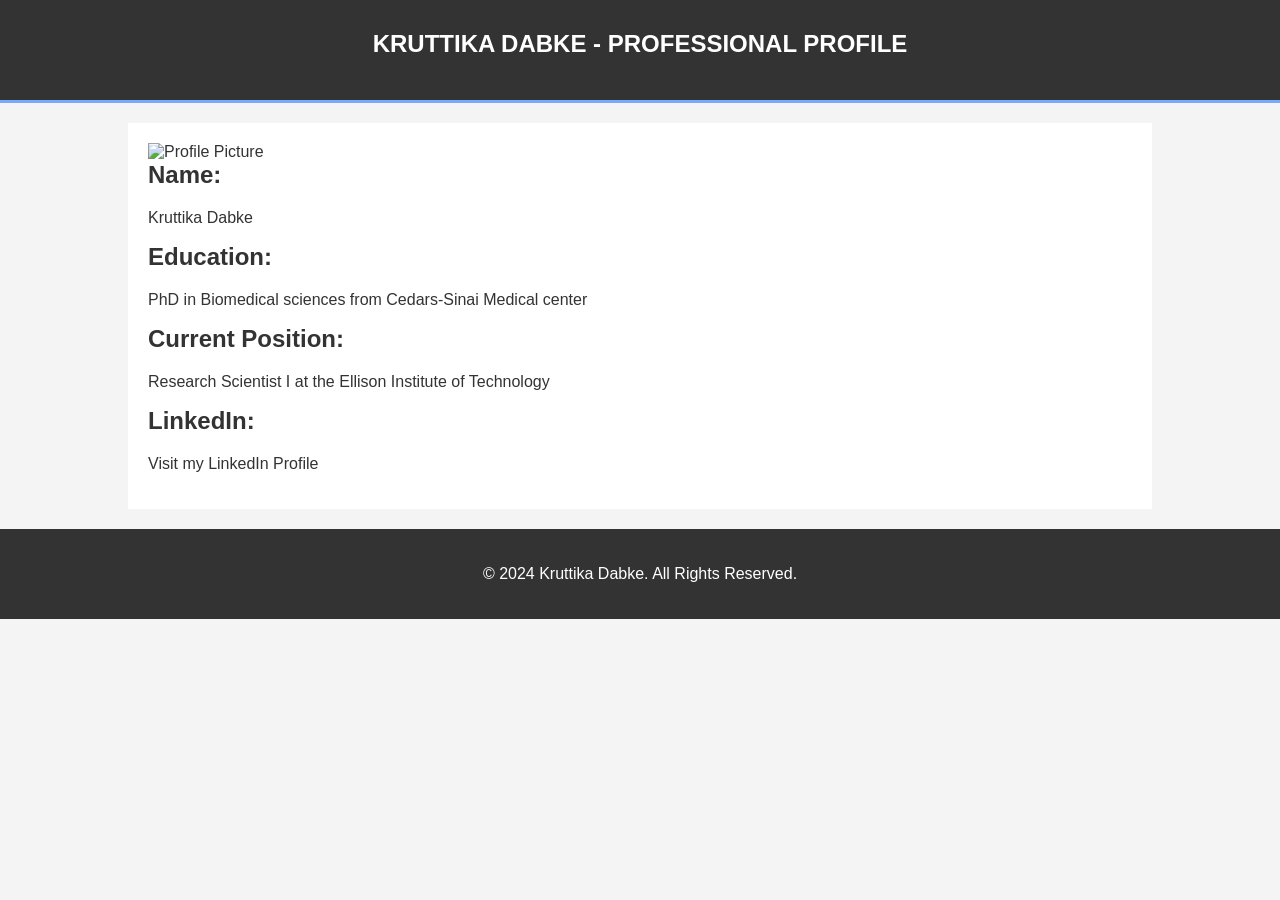
==== index.html @ 6c87c1c1 "image" ====
<!DOCTYPE html>
<html lang="en">
<head>
    <meta charset="UTF-8">
    <meta name="viewport" content="width=device-width, initial-scale=1.0">
    <title>Kruttika Dabke - Professional Profile</title>
    <style>
        body {
            font-family: Arial, sans-serif;
            margin: 0;
            padding: 0;
            background-color: #f4f4f4;
            color: #333;
        }
        .container {
            width: 80%;
            margin: auto;
            overflow: hidden;
        }
        header {
            background: #333;
            color: #fff;
            padding-top: 30px;
            min-height: 70px;
            border-bottom: #77aaff 3px solid;
        }
        header h1 {
            text-align: center;
            margin: 0;
            font-size: 24px;
            text-transform: uppercase;
        }
        .content {
            padding: 20px;
            background: #fff;
            margin-top: 20px;
        }
        .content h2 {
            margin-top: 0;
        }
        a {
            color: #333;
            text-decoration: none;
        }
        footer {
            text-align: center;
            padding: 20px;
            margin-top: 20px;
            background: #333;
            color: #fff;
        }
    </style>
</head>
<body>
    <header>
        <h1>Kruttika Dabke - Professional Profile</h1>
    </header>
    <div class="container">
        <div class="content">
	    	<img src="profile_image.jpg" alt="Profile Picture" style="width:200px;height:200px;">
            <h2>Name:</h2>
            <p>Kruttika Dabke</p>

            <h2>Education:</h2>
            <p>PhD in Biomedical sciences from Cedars-Sinai Medical center</p>

            <h2>Current Position:</h2>
            <p>Research Scientist I at the Ellison Institute of Technology</p>

            <h2>LinkedIn:</h2>
            <p><a href="https://www.linkedin.com/in/kruttika-dabke2023/" target="_blank">Visit my LinkedIn Profile</a></p>
        </div>
    </div>
    <footer>
        <p>© 2024 Kruttika Dabke. All Rights Reserved.</p>
    </footer>
</body>
</html>
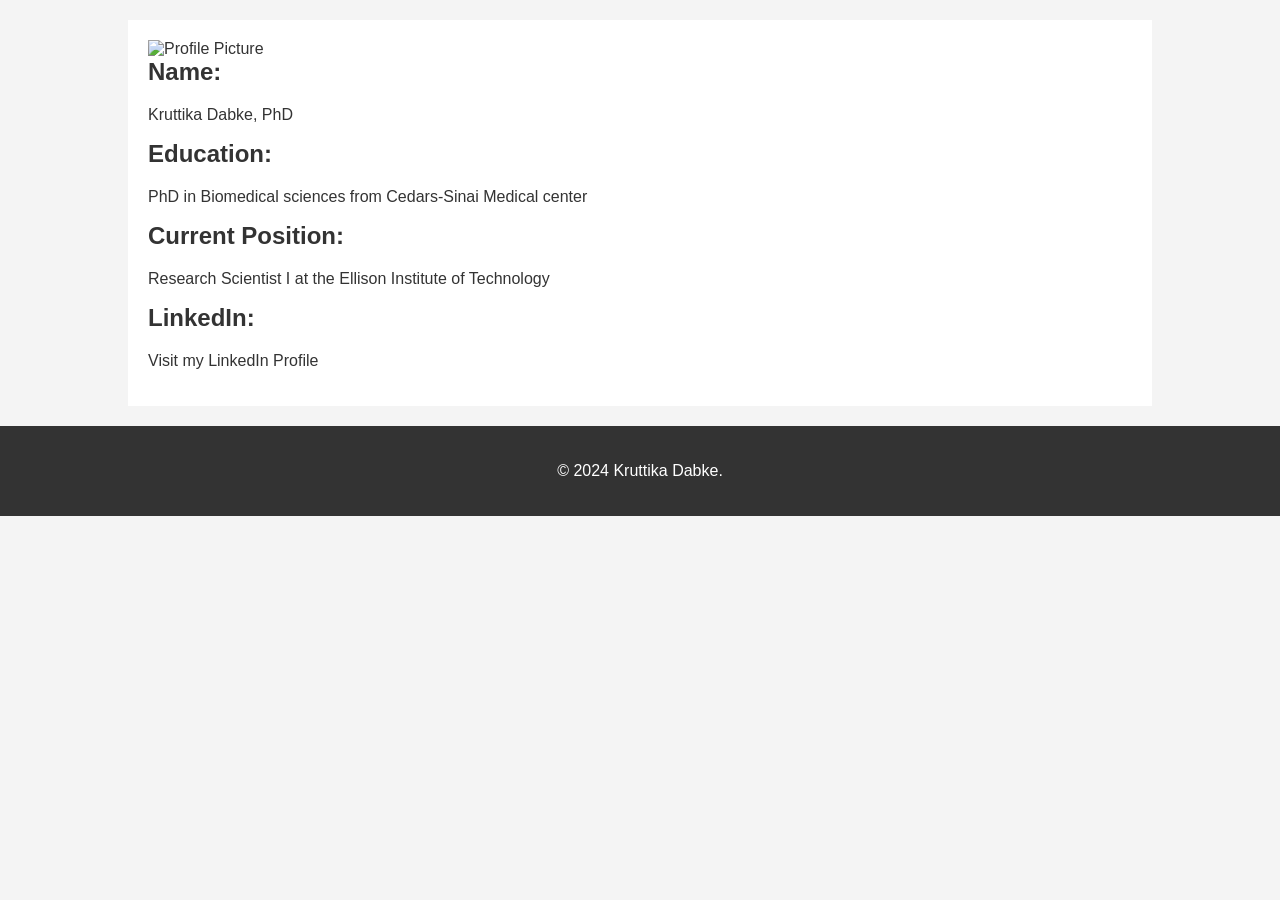
==== commit 0537bb65: "copyright updated" ====
--- a/index.html
+++ b/index.html
@@ -52,14 +52,11 @@
     </style>
 </head>
 <body>
-    <header>
-        <h1>Kruttika Dabke - Professional Profile</h1>
-    </header>
     <div class="container">
         <div class="content">
-	    	<img src="profile_image.jpg" alt="Profile Picture" style="width:200px;height:200px;">
+	    <img src="profile_image.jpg" alt="Profile Picture" style="width:200px;height:200px;">
             <h2>Name:</h2>
-            <p>Kruttika Dabke</p>
+            <p>Kruttika Dabke, PhD</p>
 
             <h2>Education:</h2>
             <p>PhD in Biomedical sciences from Cedars-Sinai Medical center</p>
@@ -72,7 +69,7 @@
         </div>
     </div>
     <footer>
-        <p>© 2024 Kruttika Dabke. All Rights Reserved.</p>
+        <p>© 2024 Kruttika Dabke.</p>
     </footer>
 </body>
 </html>
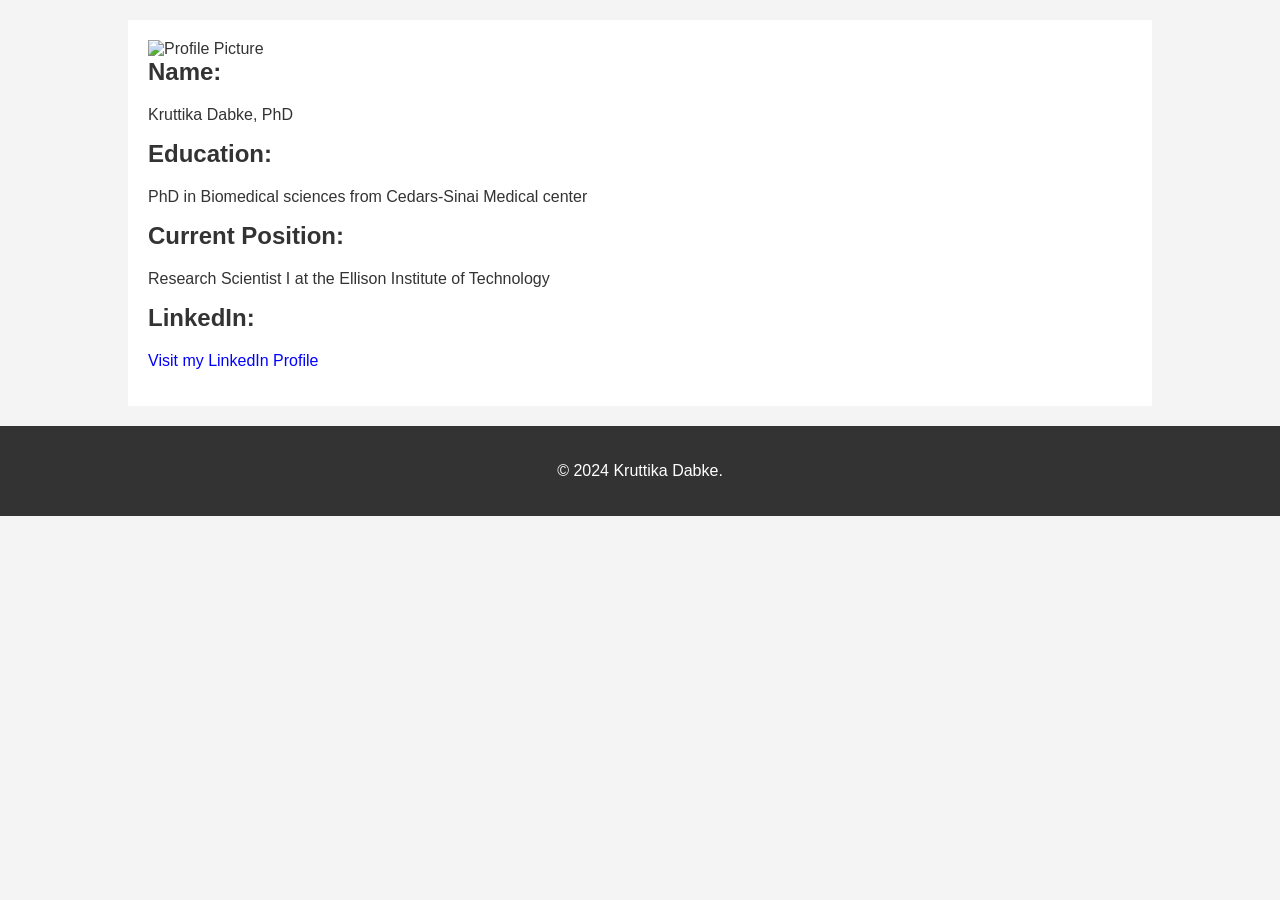
==== commit 1e17dd75: "updated link color" ====
--- a/index.html
+++ b/index.html
@@ -65,7 +65,7 @@
             <p>Research Scientist I at the Ellison Institute of Technology</p>
 
             <h2>LinkedIn:</h2>
-            <p><a href="https://www.linkedin.com/in/kruttika-dabke2023/" target="_blank">Visit my LinkedIn Profile</a></p>
+            <p><a href="https://www.linkedin.com/in/kruttika-dabke2023/" target="_blank" style="color: blue;">Visit my LinkedIn Profile</a></p>
         </div>
     </div>
     <footer>
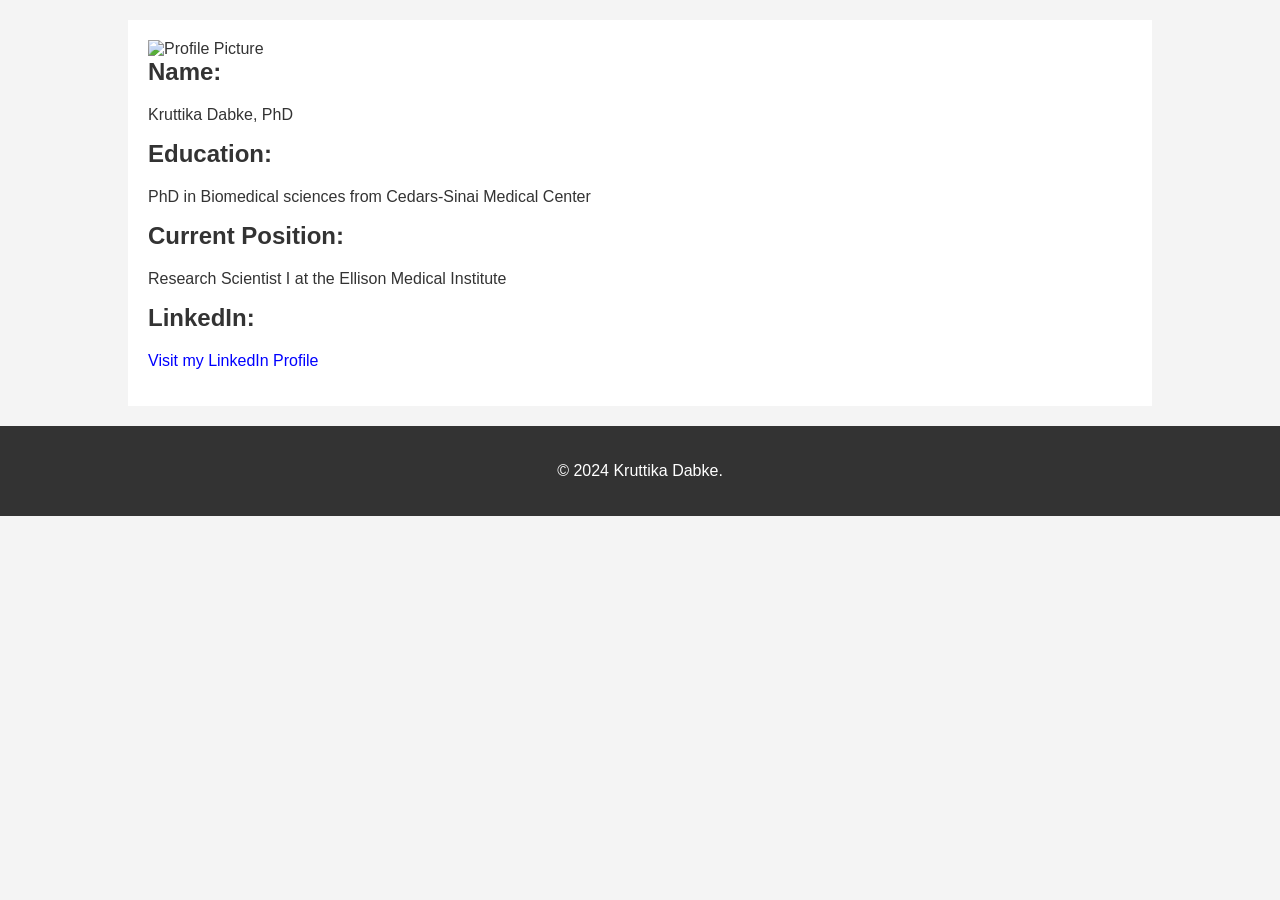
==== commit 4cf7d784: "Update index.html" ====
--- a/index.html
+++ b/index.html
@@ -59,10 +59,10 @@
             <p>Kruttika Dabke, PhD</p>
 
             <h2>Education:</h2>
-            <p>PhD in Biomedical sciences from Cedars-Sinai Medical center</p>
+            <p>PhD in Biomedical sciences from Cedars-Sinai Medical Center</p>
 
             <h2>Current Position:</h2>
-            <p>Research Scientist I at the Ellison Institute of Technology</p>
+            <p>Research Scientist I at the Ellison Medical Institute</p>
 
             <h2>LinkedIn:</h2>
             <p><a href="https://www.linkedin.com/in/kruttika-dabke2023/" target="_blank" style="color: blue;">Visit my LinkedIn Profile</a></p>
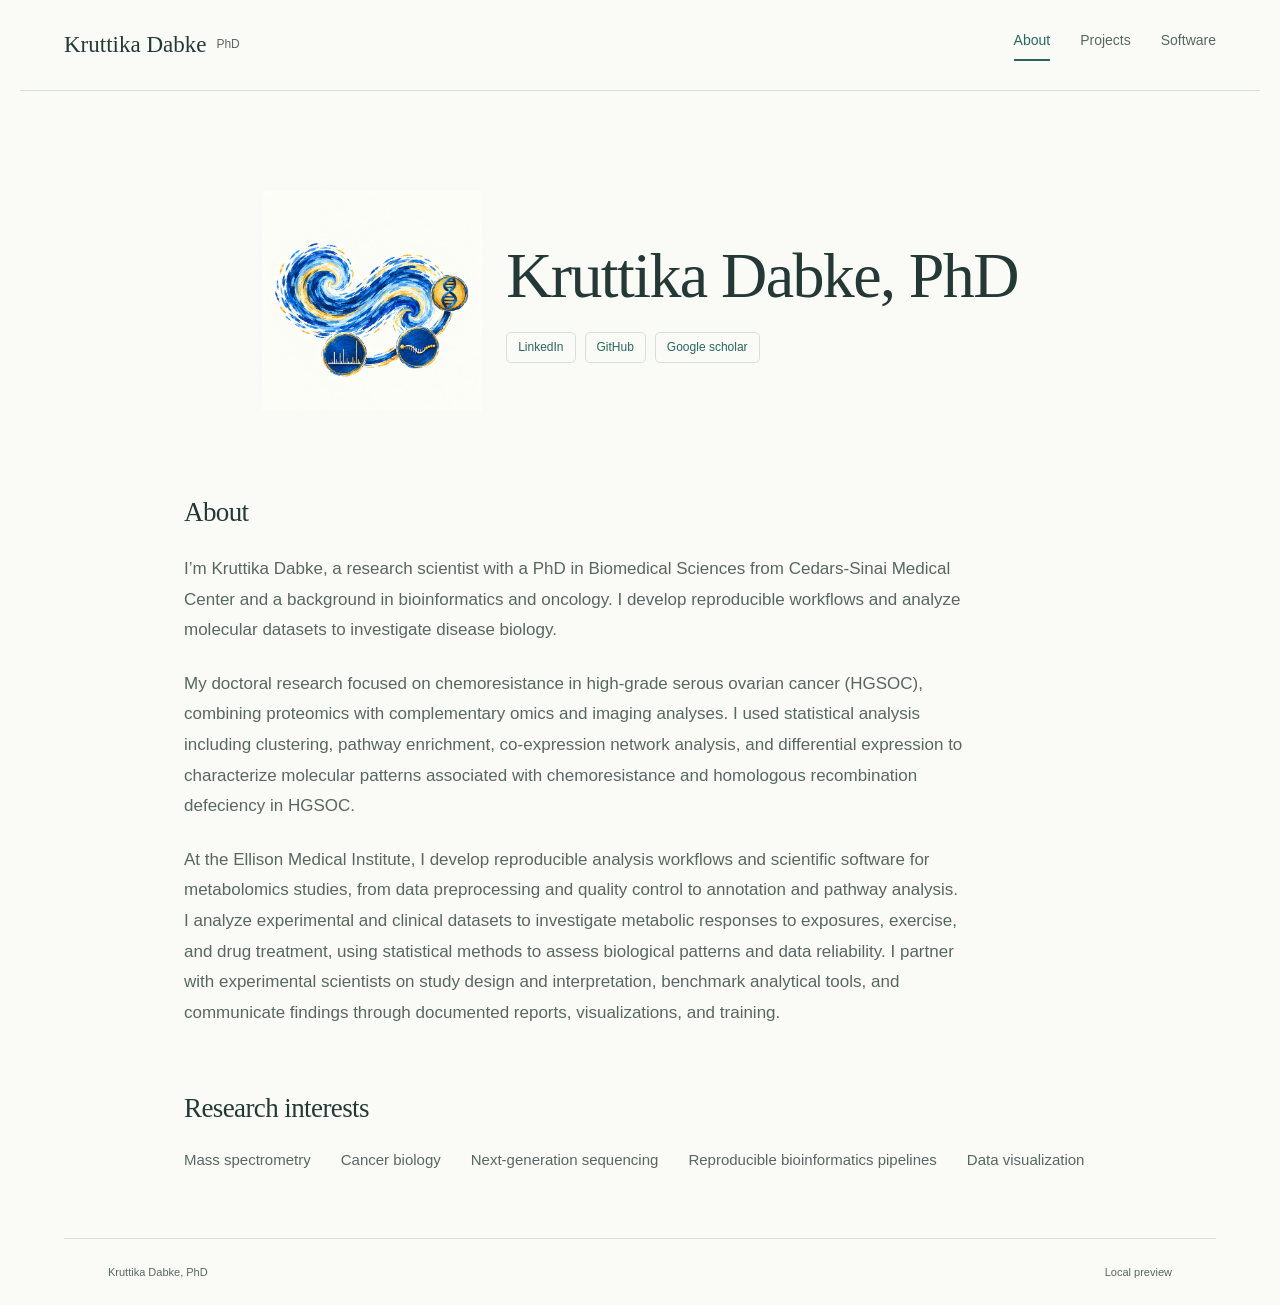
==== commit 32c13f0d: "updating website" ====
--- a/index.html
+++ b/index.html
@@ -1,75 +1,97 @@
-<!DOCTYPE html>
+<!doctype html>
 <html lang="en">
-<head>
-    <meta charset="UTF-8">
-    <meta name="viewport" content="width=device-width, initial-scale=1.0">
-    <title>Kruttika Dabke - Professional Profile</title>
-    <style>
-        body {
-            font-family: Arial, sans-serif;
-            margin: 0;
-            padding: 0;
-            background-color: #f4f4f4;
-            color: #333;
-        }
-        .container {
-            width: 80%;
-            margin: auto;
-            overflow: hidden;
-        }
-        header {
-            background: #333;
-            color: #fff;
-            padding-top: 30px;
-            min-height: 70px;
-            border-bottom: #77aaff 3px solid;
-        }
-        header h1 {
-            text-align: center;
-            margin: 0;
-            font-size: 24px;
-            text-transform: uppercase;
-        }
-        .content {
-            padding: 20px;
-            background: #fff;
-            margin-top: 20px;
-        }
-        .content h2 {
-            margin-top: 0;
-        }
-        a {
-            color: #333;
-            text-decoration: none;
-        }
-        footer {
-            text-align: center;
-            padding: 20px;
-            margin-top: 20px;
-            background: #333;
-            color: #fff;
-        }
-    </style>
-</head>
-<body>
-    <div class="container">
-        <div class="content">
-	    <img src="profile_image.jpg" alt="Profile Picture" style="width:200px;height:200px;">
-            <h2>Name:</h2>
-            <p>Kruttika Dabke, PhD</p>
-
-            <h2>Education:</h2>
-            <p>PhD in Biomedical sciences from Cedars-Sinai Medical Center</p>
-
-            <h2>Current Position:</h2>
-            <p>Research Scientist I at the Ellison Medical Institute</p>
-
-            <h2>LinkedIn:</h2>
-            <p><a href="https://www.linkedin.com/in/kruttika-dabke2023/" target="_blank" style="color: blue;">Visit my LinkedIn Profile</a></p>
+  <head>
+    <meta charset="utf-8">
+    <link rel="icon" type="image/png" href="assets/favicon.png">
+    <link rel="apple-touch-icon" href="assets/favicon.png">
+    <meta name="viewport" content="width=device-width, initial-scale=1">
+    <title>
+      About · Kruttika Dabke, PhD
+    </title>
+    <link rel="stylesheet" href="styles.css">
+  </head>
+  <body>
+    <header class="site-header">
+      <a class="identity" href="index.html">
+        Kruttika Dabke
+        <span>
+          PhD
+        </span>
+      </a>
+      <nav aria-label="Portfolio">
+        <a href="index.html" class="active" aria-current="page">About</a>
+        <a href="research.html">Projects</a>
+        <a href="software.html">Software</a>
+      </nav>
+    </header>
+    <main class="about-home">
+      <section class="name-hero">
+        <img class="about-logo" src="assets/personal-logo.png" alt="Kruttika Dabke’s logo: painted blue waves connecting mass spectrum, DNA, and mRNA symbols.">
+        <div class="name-and-links">
+          <h1>Kruttika Dabke, PhD</h1>
+          <div class="profile-links" aria-label="Profile links">
+            <a href="https://www.linkedin.com/in/kruttika-dabke/">LinkedIn</a>
+            <a href="https://github.com/DKruttika">GitHub</a>
+            <a href="https://scholar.google.com/citations?user=vcbmWYUAAAAJ&hl=en">Google scholar</a>
+          </div>
         </div>
-    </div>
+      </section>
+      <section class="bio-section">
+        <h2>
+          About
+        </h2>
+        <div class="bio-copy">
+          <p>
+            I’m Kruttika Dabke, a research scientist with a PhD in Biomedical Sciences from Cedars-Sinai Medical Center and a 
+            background in bioinformatics and oncology. I develop reproducible workflows and analyze molecular datasets 
+            to investigate disease biology.
+          </p>
+          <p>
+            My doctoral research focused on chemoresistance in high-grade serous ovarian cancer (HGSOC), combining proteomics 
+            with complementary omics and imaging analyses. I used statistical analysis including clustering, pathway enrichment, 
+            co-expression network analysis, and differential expression to characterize molecular patterns associated with 
+            chemoresistance and homologous recombination defeciency in HGSOC.
+          </p>
+          <p>
+            At the Ellison Medical Institute, I develop reproducible analysis workflows and scientific software for metabolomics 
+            studies, from data preprocessing and quality control to annotation and pathway analysis. 
+            I analyze experimental and clinical datasets to investigate metabolic responses to exposures, exercise, and 
+            drug treatment, using statistical methods to assess biological patterns and data reliability. 
+            I partner with experimental scientists on study design and interpretation, benchmark analytical tools, and 
+            communicate findings through documented reports, visualizations, and training.
+          </p>
+        </div>
+      </section>
+      <section class="interests">
+        <h2>
+          Research interests
+        </h2>
+        <ul>
+          <li>
+            Mass spectrometry
+          </li>
+          <li>
+            Cancer biology
+          </li>
+          <li>
+            Next-generation sequencing
+          </li>
+          <li>
+            Reproducible bioinformatics pipelines
+          </li>
+          <li>
+            Data visualization
+          </li>
+        </ul>
+      </section>
+    </main>
     <footer>
-        <p>© 2024 Kruttika Dabke.</p>
+      <span>
+        Kruttika Dabke, PhD
+      </span>
+      <span>
+        Local preview
+      </span>
     </footer>
-</body>
+  </body>
 </html>
--- a/styles.css
+++ b/styles.css
@@ -0,0 +1,23 @@
+:root{--ink:#243936;--muted:#586762;--accent:#28665c;--line:#d8dfd8;--paper:#fafbf7;--wash:#eef2ec}*{box-sizing:border-box}html{scroll-behavior:auto;scroll-padding-top:30px}body{margin:0;background:var(--paper);color:var(--ink);font-family:Arial,Helvetica,sans-serif;font-size:17px;line-height:1.65}a{color:var(--accent);text-underline-offset:4px}a:hover{color:#153f37}a:focus-visible{outline:3px solid #ae713b;outline-offset:5px}.skip{position:absolute;left:20px;top:-100px;background:white;padding:10px;z-index:10}.skip:focus{top:10px}.site-header{max-width:1240px;margin:auto;padding:26px 44px;display:flex;justify-content:space-between;align-items:center;border-bottom:1px solid var(--line)}.identity{font-family:Georgia,serif;font-size:23px;text-decoration:none;color:var(--ink)}.identity span{font-family:Arial,sans-serif;font-size:12px;margin-left:8px;color:var(--muted)}nav{display:flex;gap:30px}nav a{font-size:14px;text-decoration:none;color:var(--muted)}nav .active{color:var(--accent);border-bottom:2px solid var(--accent);padding-bottom:6px}main{max-width:1152px;padding:0 44px;margin:auto}.draft{display:flex;align-items:center;gap:9px;margin:25px 0 40px;font-size:10px;letter-spacing:1.5px;color:var(--accent)}.dot{width:6px;height:6px;border-radius:50%;background:var(--accent)}.draft-detail{margin-left:auto;font-size:12px;letter-spacing:0;color:var(--muted)}.breadcrumb{display:flex;gap:13px;font-size:12px;color:var(--muted)}.breadcrumb a{text-decoration:none}.hero{padding:34px 0 52px}.eyebrow{font-size:10px;font-weight:700;letter-spacing:1.8px;color:var(--accent);margin:0 0 17px}h1,h2,h3{font-family:Georgia,'Times New Roman',serif;font-weight:400;line-height:1.15;margin:0}h1{font-size:clamp(42px,5.3vw,67px);letter-spacing:-1.8px;max-width:850px}h2{font-size:32px;letter-spacing:-.6px}h3{font-size:24px}.dek{font-size:21px;line-height:1.6;max-width:735px;color:var(--muted);margin:25px 0}.meta{display:flex;flex-wrap:wrap;gap:10px 22px;color:var(--muted);font-size:12px}.meta span+span{border-left:1px solid var(--line);padding-left:22px}.actions{display:flex;align-items:center;gap:27px;margin-top:28px;font-size:13px}.button{display:inline-flex;gap:22px;background:var(--accent);color:white;padding:11px 19px;text-decoration:none;border-radius:3px}.button:hover{background:#1b4e45;color:white}.text-link{text-decoration:none}.story-grid{border-top:1px solid var(--line);padding:38px 0 54px;display:grid;grid-template-columns:260px 1fr;gap:66px}.overview{font-size:13px}.overview dt{font-weight:700;margin-top:18px}.overview dd{margin:5px 0 0;color:var(--muted)}.overview dl{margin:0 0 20px}.overview a{font-size:12px}.story p{color:var(--muted);margin:18px 0 0}.section-heading{display:flex;justify-content:space-between;align-items:end;margin-bottom:25px}.small-label{font-size:10px;letter-spacing:1.4px;color:var(--muted);white-space:nowrap}figure{margin:0}.figure-placeholder{min-height:465px;border:1px dashed #a8b8ae;background:var(--wash);display:grid;place-items:center;text-align:center;padding:35px}.placeholder-number{font-family:Georgia,serif;font-size:52px;color:#93a69a;display:block;margin-bottom:16px}.figure-placeholder h3{font-size:26px}.figure-placeholder p{margin:12px 0 5px;color:var(--muted);font-size:14px}.figure-placeholder div>span:last-child{font-size:11px;color:var(--muted)}figcaption{font-size:12px;color:var(--muted);margin-top:13px;max-width:800px}.evaluation{padding:52px 0}.provisional{font-size:13px;color:var(--muted);margin:13px 0 25px}.evaluation-grid{display:grid;grid-template-columns:repeat(3,1fr);gap:30px}.angle{border-top:1px solid var(--line);padding-top:23px}.panel{font-size:11px;display:block;color:var(--accent);font-weight:700;margin-bottom:17px}.angle h3{font-size:23px}.angle p{font-size:15px}.angle .detail{font-size:13px;color:var(--muted)}.sources{padding:32px;background:var(--wash);border-left:3px solid var(--accent)}.citation{font-size:14px;color:var(--muted);max-width:820px}.source-links{display:flex;gap:22px;flex-wrap:wrap;font-size:12px}.portfolio{padding:65px 0 45px}.project-grid{display:grid;grid-template-columns:repeat(3,1fr);gap:18px}.project{border:1px solid var(--line);padding:25px;display:flex;flex-direction:column;text-decoration:none;color:var(--ink)}.project.current{border-top:3px solid var(--accent);padding-top:23px}.project-type{font-size:9px;letter-spacing:1.1px;color:var(--accent);margin-bottom:20px}.project h3{font-size:23px}.project p{font-size:13px;color:var(--muted)}.project-end{font-size:11px;color:var(--muted);margin-top:auto;padding-top:16px}.about{border-top:1px solid var(--line);padding:35px 0 50px}.about p:last-child{font-size:14px;color:var(--muted);max-width:650px}footer{border-top:1px solid var(--line);max-width:1152px;margin:auto;padding:24px 44px;display:flex;justify-content:space-between;font-size:11px;color:var(--muted)}@media(max-width:760px){.site-header{padding:20px 24px;align-items:flex-start;gap:20px;flex-direction:column}nav{gap:25px}main{padding:0 24px}.draft{flex-wrap:wrap;margin-bottom:28px}.draft-detail{width:100%;margin-left:15px}.hero{padding:26px 0 35px}h1{letter-spacing:-1px}.desktop-break{display:none}.dek{font-size:18px}.meta{gap:7px}.meta span{width:100%}.meta span+span{border:0;padding:0}.story-grid{grid-template-columns:1fr;gap:30px;padding:30px 0 40px}.overview{border-bottom:1px solid var(--line);padding-bottom:25px}.section-heading{gap:18px;align-items:start}h2{font-size:28px}.figure-placeholder{min-height:360px;padding:24px}.evaluation-grid,.project-grid{grid-template-columns:1fr}.evaluation-grid{gap:20px}.angle .detail{max-width:550px}.sources{padding:24px}.source-links{flex-direction:column;gap:10px}footer{padding:22px 24px;gap:15px;flex-wrap:wrap}}@media(prefers-reduced-motion:reduce){html{scroll-behavior:auto}}
+
+/* Separate-page portfolio layout */
+.about-home{max-width:1000px}.name-hero{padding:100px 0 86px;text-align:center}.name-hero h1{font-size:clamp(38px,6vw,70px);letter-spacing:-1.6px}.bio-section{padding:0 0 65px}.bio-section h2,.interests h2{font-size:27px}.bio-placeholder{min-height:240px;margin-top:24px;border:1px dashed var(--line);display:flex;flex-direction:column;justify-content:center;align-items:center;background:#f7f8f4;color:var(--muted)}.bio-placeholder p{font-size:15px;margin:0 0 5px}.bio-placeholder span{font-size:12px;color:var(--muted)}.interests{padding:0 0 65px}.interests ul{list-style:none;padding:0;margin:24px 0 0;display:flex;flex-wrap:wrap;gap:14px 30px;color:var(--muted);font-size:15px}.page-intro{padding:65px 0 45px}.page-intro h1{font-size:52px}.research-list{padding-bottom:65px}.research-entry{border-top:1px solid var(--line);padding:30px 0}.research-entry h2{font-size:29px}.research-entry h2 a{text-decoration:none;color:var(--ink)}.research-entry p:not(.eyebrow){font-size:15px;color:var(--muted);max-width:690px}.entry-link{font-size:13px}.entry-note{display:block;font-size:12px;color:var(--muted);margin-top:12px}.publication-list{padding:0 0 60px;list-style:none;margin:0}.publication-list li{display:grid;grid-template-columns:70px 1fr;gap:28px;border-top:1px solid var(--line);padding:28px 0}.publication-year{font-size:13px;color:var(--muted);padding-top:5px}.publication-list h2{font-size:23px;line-height:1.4;max-width:840px}.publication-list h2 a{color:var(--ink);text-decoration:none}.publication-list h2 a:hover{text-decoration:underline}.publication-list p{font-size:13px;color:var(--muted);margin:10px 0 0}.publication-list .journal{margin-top:4px}.page-note{font-size:12px;color:var(--muted);margin:25px 0 35px}@media(max-width:760px){.name-hero{padding:65px 0 60px}.name-hero h1{letter-spacing:-.7px}.bio-placeholder{min-height:220px}.bio-section{padding-bottom:45px}.interests ul{display:block}.interests li{margin-bottom:12px}.page-intro{padding:45px 0 30px}.page-intro h1{font-size:42px}.publication-list li{grid-template-columns:1fr;gap:8px}.publication-list h2{font-size:22px}}
+
+.bio-copy{max-width:780px;margin-top:26px;color:var(--muted);font-size:17px;line-height:1.8}.bio-copy p{margin:0 0 23px}.bio-copy p:last-child{margin-bottom:0}@media(max-width:760px){.bio-copy{font-size:16px;line-height:1.75}}
+
+.software-section{padding-bottom:55px}.software-section>h2{margin-bottom:28px}.software-section .research-entry h3{font-size:27px}
+
+/* Final three-page navigation and section spacing */
+.site-header{align-items:center;flex-direction:row;gap:20px}.site-header nav{margin-left:auto;justify-content:flex-end}.research-publications>h2{margin-bottom:28px}.software-section{padding-top:65px}.software-section>h1{font-size:52px;margin-bottom:45px}@media(max-width:760px){.site-header{padding:20px 24px;flex-wrap:wrap}.site-header nav{gap:20px}.identity{font-size:20px}nav a{font-size:13px}.software-section{padding-top:45px}.software-section>h1{font-size:42px}}@media(max-width:430px){.site-header .identity{width:100%}.site-header nav{width:100%;justify-content:flex-end}}
+
+.software-entry{display:grid;grid-template-columns:150px minmax(0,1fr);column-gap:32px;align-items:start}.software-entry .software-logo{grid-column:1;grid-row:1 / span 4;width:150px;height:150px;object-fit:contain;display:block}.software-entry>p,.software-entry>h3,.software-entry>a{grid-column:2}.software-entry>.eyebrow{grid-row:1}.software-entry>h3{grid-row:2}.software-entry>p:not(.eyebrow){grid-row:3}.software-entry>a{grid-row:4}@media(max-width:600px){.software-entry{grid-template-columns:95px minmax(0,1fr);column-gap:20px}.software-entry .software-logo{width:95px;height:110px}.software-entry>p:not(.eyebrow),.software-entry>a{grid-column:1 / -1}.software-entry>p:not(.eyebrow){margin-top:20px}}
+
+.paper-page{max-width:1100px}.paper-heading{padding:65px 0 35px}.paper-heading h1{font-size:clamp(32px,4vw,49px);font-weight:700;letter-spacing:-.8px;line-height:1.2}.paper-keywords{margin:24px 0 0;font-size:15px;color:var(--muted)}.paper-figure{margin:0 auto 38px;max-width:850px}.paper-figure img{display:block;width:100%;height:auto}.paper-authors{font-size:17px;margin:0 0 45px}.paper-abstract{padding-bottom:65px}.paper-abstract p{font-size:16px;line-height:1.8;color:var(--muted)}@media(max-width:760px){.paper-heading{padding-top:40px}.paper-authors{font-size:15px}}
+
+.site-header .identity{display:inline-flex;align-items:center;gap:10px}.personal-logo{width:58px;height:58px;object-fit:contain;flex-shrink:0}.identity span{margin-left:0}@media(max-width:760px){.personal-logo{width:48px;height:48px}}
+
+.name-hero{display:flex;align-items:center;justify-content:center;gap:24px}.about-logo{width:220px;height:220px;object-fit:contain;flex-shrink:0}.name-hero h1{font-size:clamp(38px,5vw,64px);text-align:left}@media(max-width:760px){.name-hero{gap:14px}.about-logo{width:150px;height:150px}.name-hero h1{font-size:40px}}@media(max-width:540px){.name-hero{flex-direction:column;gap:15px}.about-logo{width:190px;height:190px}.name-hero h1{text-align:center;font-size:38px}}
+
+.microbiome-columns{display:grid;grid-template-columns:minmax(0,1fr) minmax(0,1fr);gap:45px;align-items:start;padding-bottom:65px}.microbiome-figure{margin:0}.microbiome-figure img{display:block;width:100%;height:auto}.microbiome-columns .paper-authors{font-size:15px;line-height:1.6;margin:0 0 28px}.microbiome-columns .paper-abstract{padding-bottom:0}.microbiome-columns .paper-abstract p{line-height:1.8}@media(max-width:760px){.microbiome-columns{grid-template-columns:1fr;gap:30px}.microbiome-figure{max-width:500px;margin:auto}}
+
+.name-and-links{min-width:0}.profile-links{display:flex;gap:9px;flex-wrap:wrap;margin-top:20px}.profile-links a{display:inline-block;font-family:Arial,Helvetica,sans-serif;font-size:12px;line-height:1.4;padding:6px 11px;border:1px solid var(--line);border-radius:5px;color:var(--accent);text-decoration:none;background:var(--paper)}.profile-links a:hover{border-color:var(--accent);background:var(--wash)}@media(max-width:540px){.profile-links{justify-content:center;margin-top:17px}}
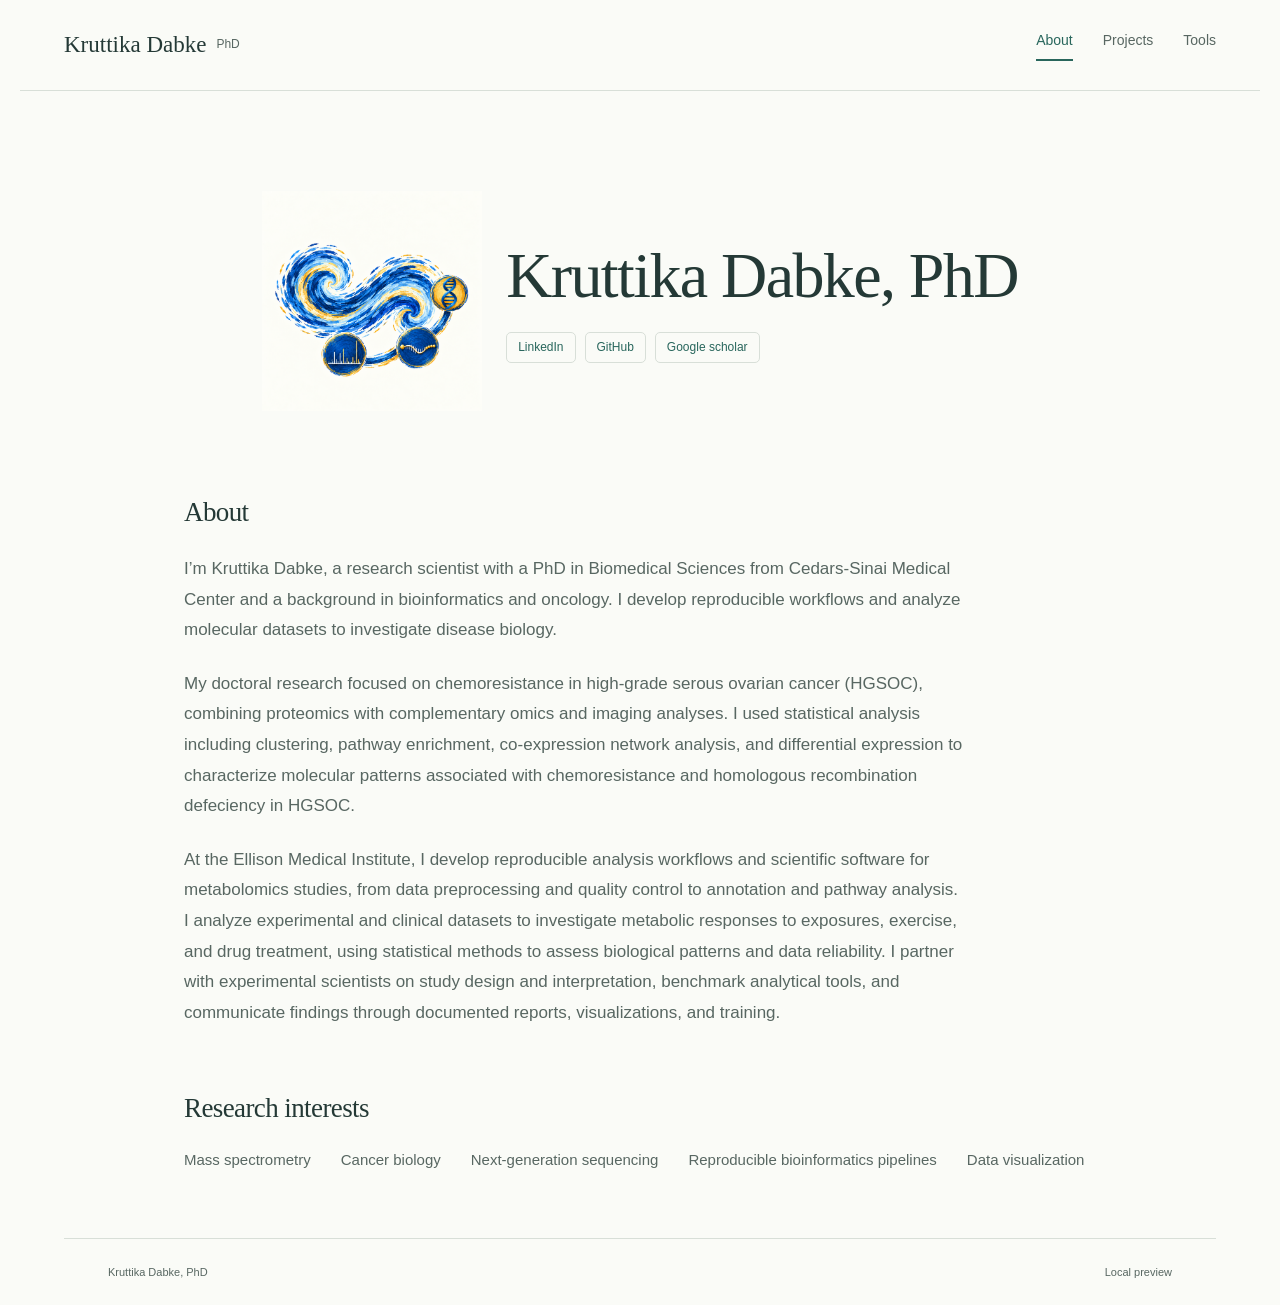
==== commit 70136251: "website update" ====
--- a/index.html
+++ b/index.html
@@ -21,7 +21,7 @@
       <nav aria-label="Portfolio">
         <a href="index.html" class="active" aria-current="page">About</a>
         <a href="research.html">Projects</a>
-        <a href="software.html">Software</a>
+        <a href="software.html">Tools</a>
       </nav>
     </header>
     <main class="about-home">
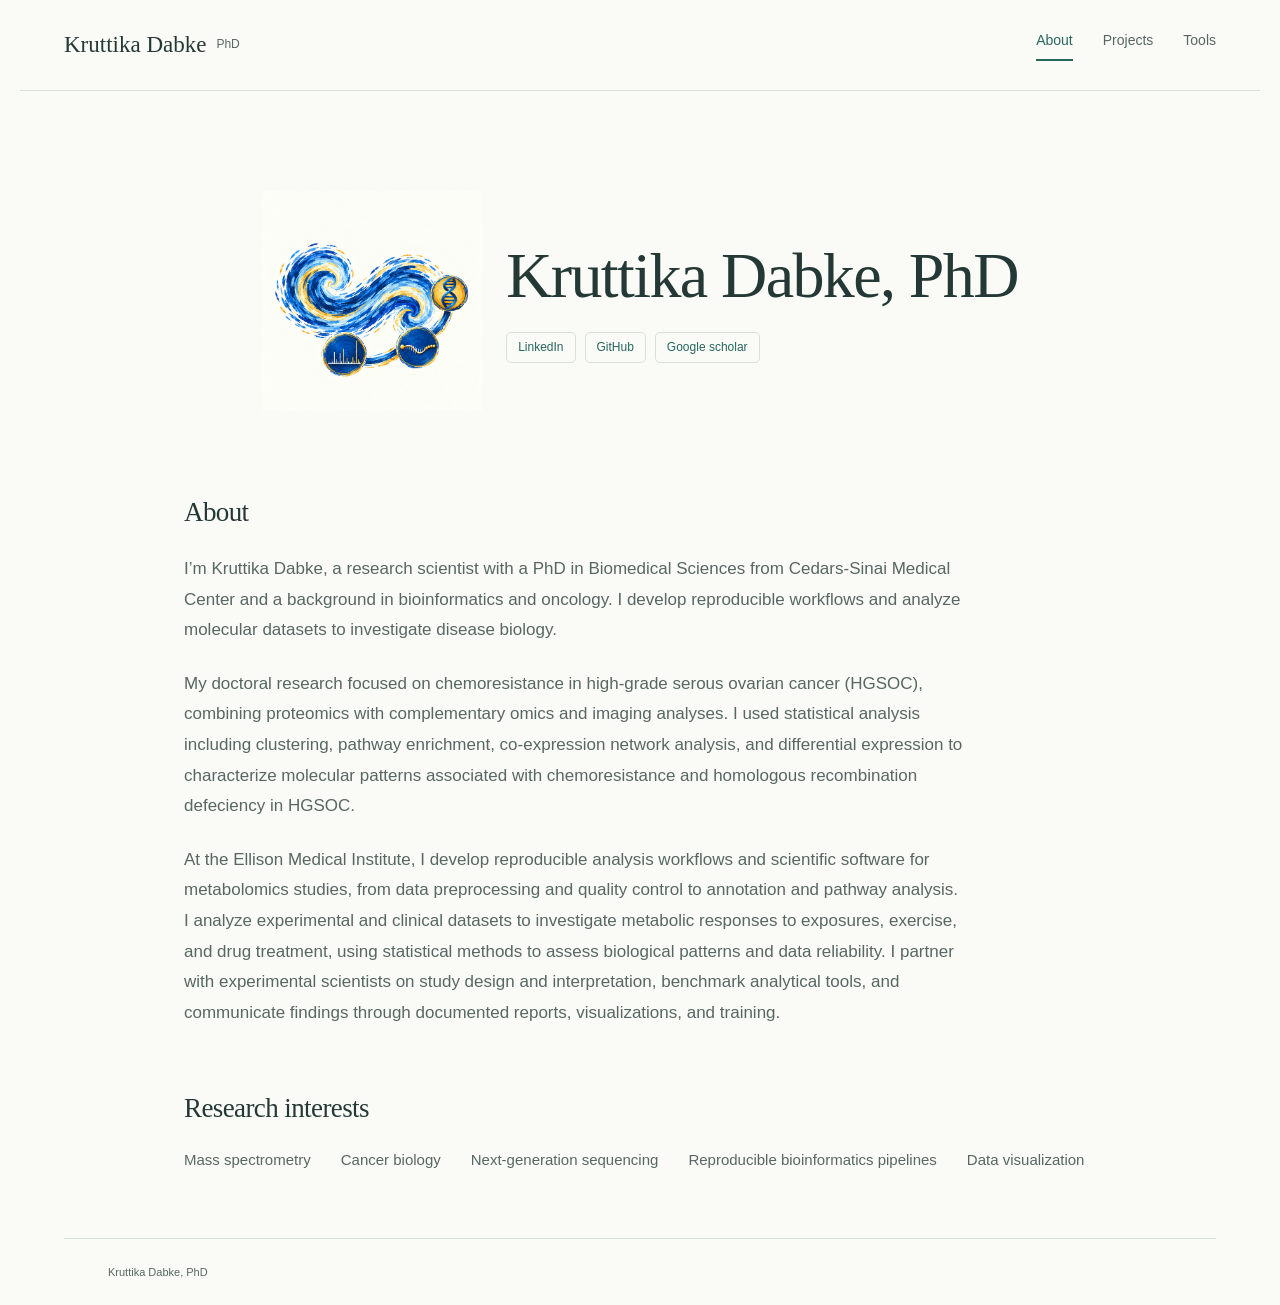
==== commit 2b9724f0: "cleaning up stray text" ====
--- a/index.html
+++ b/index.html
@@ -89,9 +89,6 @@
       <span>
         Kruttika Dabke, PhD
       </span>
-      <span>
-        Local preview
-      </span>
     </footer>
   </body>
 </html>
